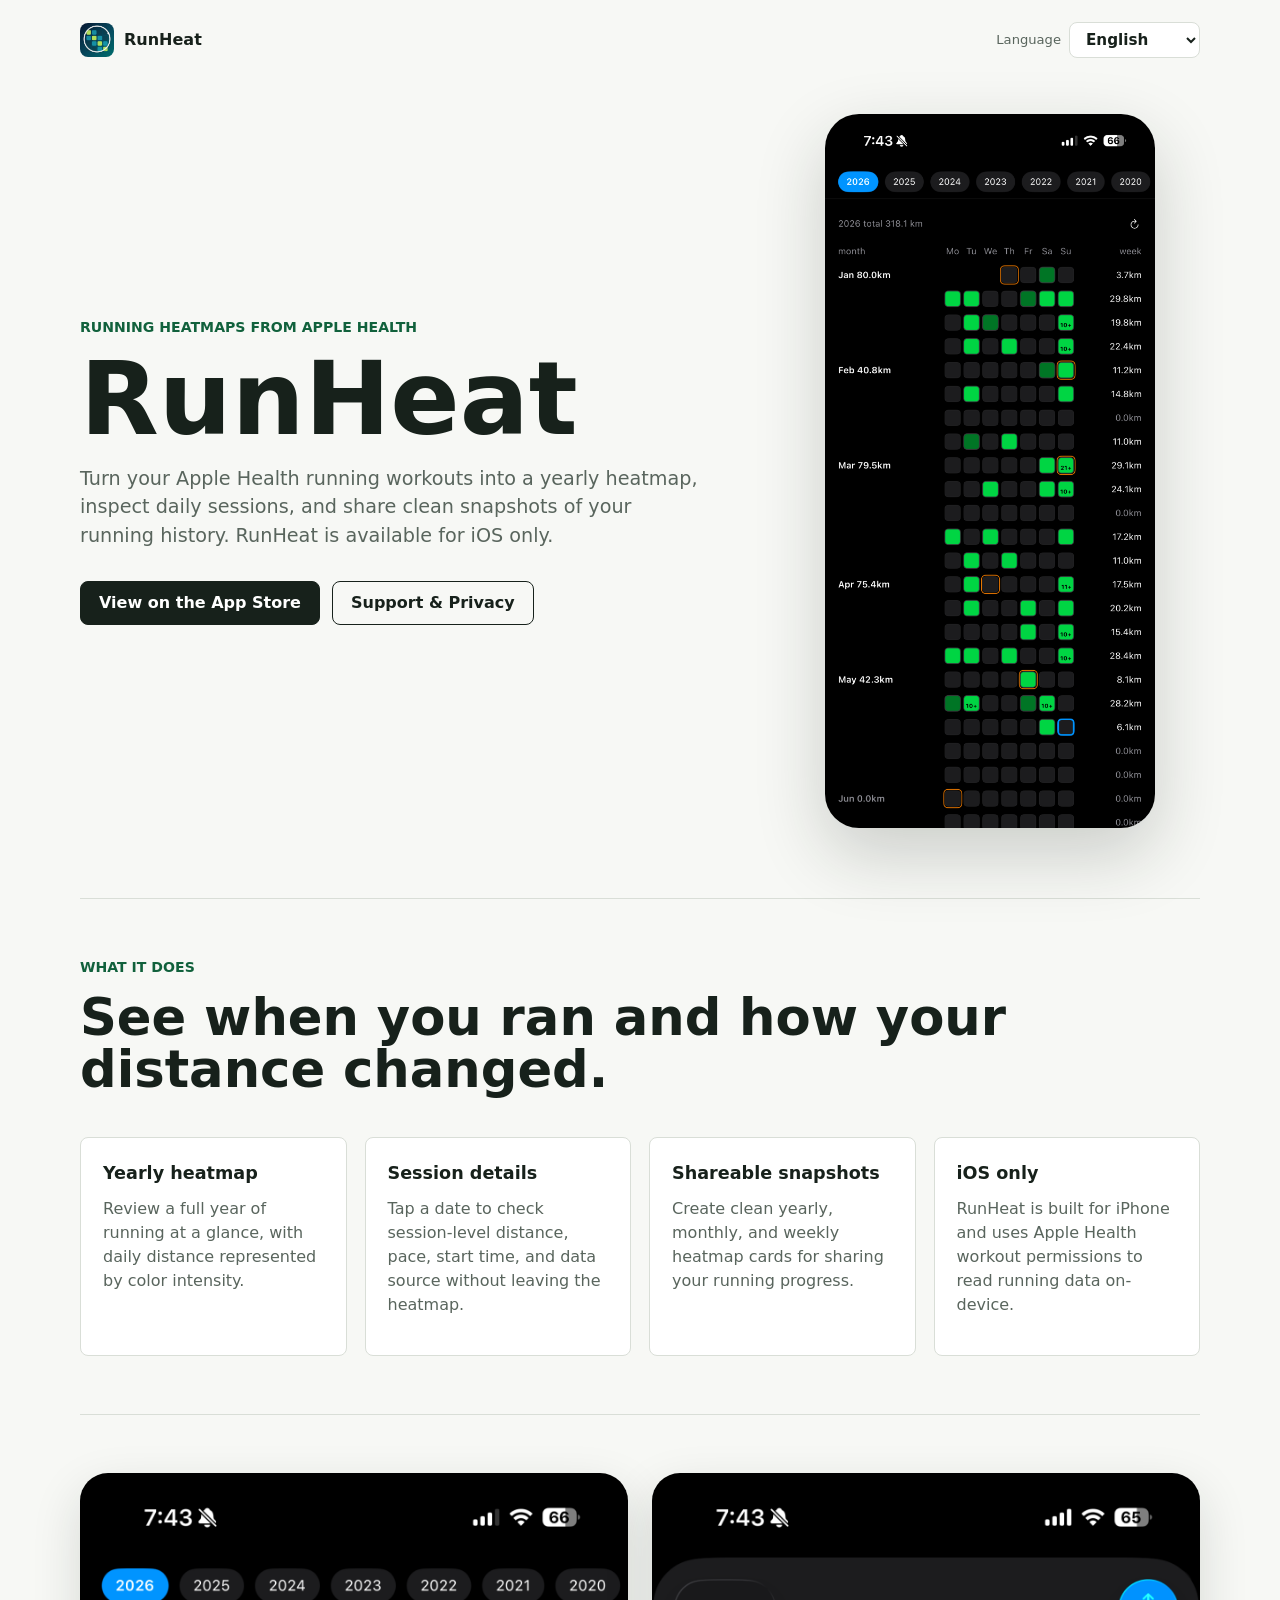
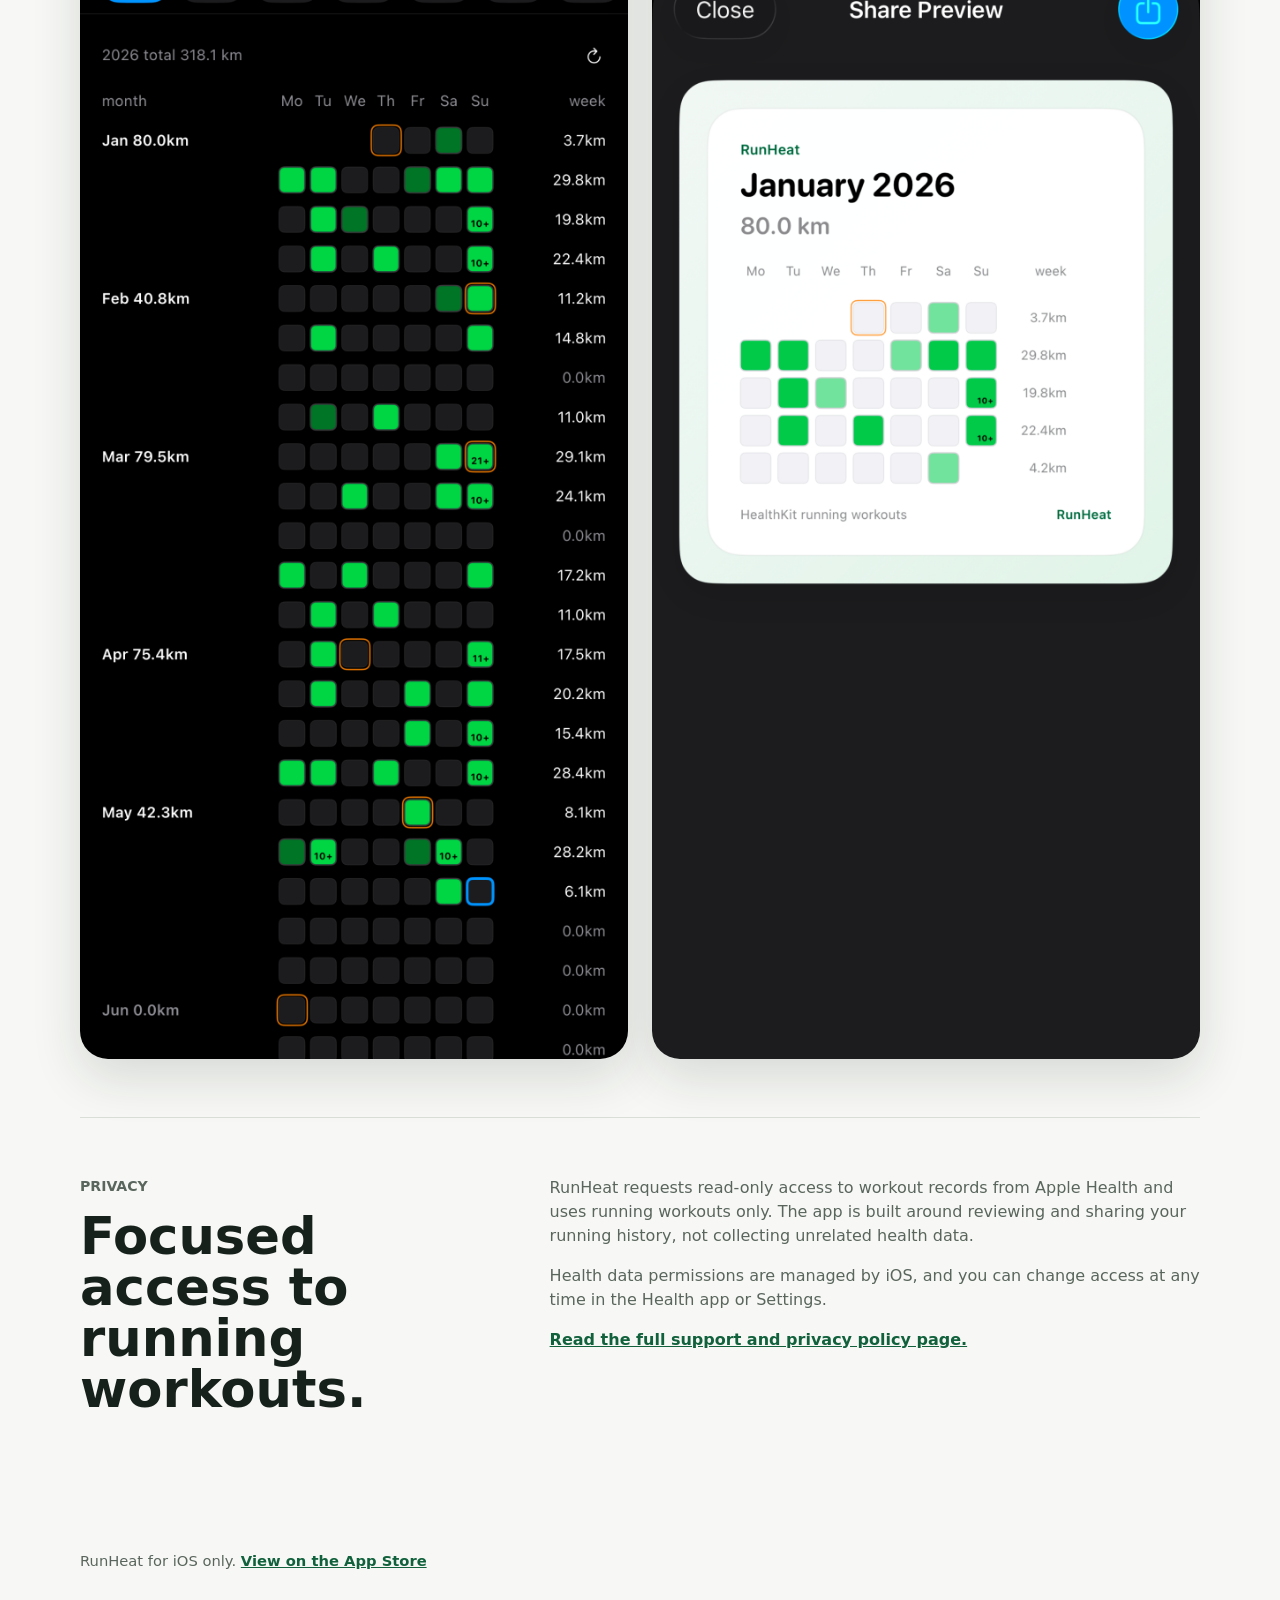
==== en/index.html @ 72859862 "Pages 언어별 경로와 내비게이션 정리" ====
<!doctype html>
<html lang="en">
  <head>
    <meta charset="utf-8">
    <meta name="viewport" content="width=device-width, initial-scale=1">
    <meta name="description" content="RunHeat visualizes Apple Health running workouts as yearly, monthly, and weekly heatmaps.">
    <title>RunHeat</title>
    <link rel="stylesheet" href="../styles.css">
  </head>
  <body>
    <header class="site-header">
      <div class="brand">
        <img src="../assets/app-icon.png" alt="">
        <span>RunHeat</span>
      </div>
      <nav class="nav" aria-label="Language">
        <label class="language-select">
          <span>Language</span>
          <select onchange="if (this.value) window.location.href = this.value">
            <option value="../en/" selected>English</option>
            <option value="../ko/">한국어</option>
          </select>
        </label>
      </nav>
    </header>

    <main>
      <section class="hero">
        <div class="hero-copy">
          <p class="eyebrow">Running heatmaps from Apple Health</p>
          <h1>RunHeat</h1>
          <p class="lead">
            Turn your Apple Health running workouts into a yearly heatmap, inspect daily sessions, and share clean snapshots of your running history. RunHeat is available for iOS only.
          </p>
          <div class="actions">
            <a class="button primary" href="https://apps.apple.com/us/app/runheat/id6759232122?uo=4">View on the App Store</a>
            <a class="button secondary" href="support.html">Support & Privacy</a>
          </div>
        </div>
        <div class="phone-stage" aria-label="RunHeat app preview">
          <img class="phone-shot" src="../assets/screenshot-heatmap.png" alt="RunHeat yearly running heatmap screen">
        </div>
      </section>

      <section id="features" class="section">
        <p class="eyebrow">What it does</p>
        <h2>See when you ran and how your distance changed.</h2>
        <div class="feature-grid">
          <article class="feature">
            <h3>Yearly heatmap</h3>
            <p>Review a full year of running at a glance, with daily distance represented by color intensity.</p>
          </article>
          <article class="feature">
            <h3>Session details</h3>
            <p>Tap a date to check session-level distance, pace, start time, and data source without leaving the heatmap.</p>
          </article>
          <article class="feature">
            <h3>Shareable snapshots</h3>
            <p>Create clean yearly, monthly, and weekly heatmap cards for sharing your running progress.</p>
          </article>
          <article class="feature">
            <h3>iOS only</h3>
            <p>RunHeat is built for iPhone and uses Apple Health workout permissions to read running data on-device.</p>
          </article>
        </div>
      </section>

      <section id="screens" class="section gallery" aria-label="RunHeat screenshots">
        <img src="../assets/screenshot-heatmap.png" alt="RunHeat heatmap view">
        <img src="../assets/screenshot-share.png" alt="RunHeat sharing preview">
      </section>

      <section id="privacy" class="section privacy">
        <div>
          <p class="eyebrow">Privacy</p>
          <h2>Focused access to running workouts.</h2>
        </div>
        <div>
          <p>
            RunHeat requests read-only access to workout records from Apple Health and uses running workouts only. The app is built around reviewing and sharing your running history, not collecting unrelated health data.
          </p>
          <p>
            Health data permissions are managed by iOS, and you can change access at any time in the Health app or Settings.
          </p>
          <p>
            <a class="text-link" href="support.html">Read the full support and privacy policy page.</a>
          </p>
        </div>
      </section>
    </main>

    <footer class="site-footer">
      <span>RunHeat for iOS only. <a class="text-link" href="https://apps.apple.com/us/app/runheat/id6759232122?uo=4">View on the App Store</a></span>
    </footer>
  </body>
</html>
---- styles.css ----
:root {
  color-scheme: light;
  --bg: #f7f8f5;
  --ink: #17211b;
  --muted: #59655d;
  --line: #d9ded7;
  --green: #1f8f4f;
  --green-dark: #11613c;
  --panel: #ffffff;
  --accent: #ff7a45;
}

* {
  box-sizing: border-box;
}

body {
  margin: 0;
  background: var(--bg);
  color: var(--ink);
  font-family: Inter, ui-sans-serif, system-ui, -apple-system, BlinkMacSystemFont, "Segoe UI", sans-serif;
  line-height: 1.5;
}

a {
  color: inherit;
}

.text-link {
  color: var(--green-dark);
  font-weight: 700;
}

.site-header,
.hero,
.section,
.site-footer {
  width: min(1120px, calc(100% - 40px));
  margin: 0 auto;
}

.site-header {
  display: flex;
  align-items: center;
  justify-content: space-between;
  padding: 22px 0;
}

.brand {
  display: inline-flex;
  align-items: center;
  gap: 10px;
  font-weight: 700;
}

.brand img {
  width: 34px;
  height: 34px;
  border-radius: 8px;
}

.nav {
  display: flex;
  align-items: center;
  gap: 18px;
  color: var(--muted);
  font-size: 0.95rem;
}

.nav a {
  text-decoration: none;
}

.language-select {
  display: inline-flex;
  align-items: center;
  gap: 8px;
}

.language-select span {
  font-size: 0.82rem;
  color: var(--muted);
}

.language-select select {
  min-height: 36px;
  padding: 0 34px 0 12px;
  border: 1px solid var(--line);
  border-radius: 8px;
  background: var(--panel);
  color: var(--ink);
  font: inherit;
  font-weight: 700;
}

.hero {
  display: grid;
  grid-template-columns: minmax(0, 1fr) minmax(280px, 420px);
  gap: 56px;
  align-items: center;
  padding: 34px 0 70px;
}

.hero-copy {
  max-width: 690px;
}

.eyebrow {
  color: var(--green-dark);
  font-size: 0.88rem;
  font-weight: 700;
  letter-spacing: 0;
  text-transform: uppercase;
}

h1,
h2,
h3,
p {
  margin-top: 0;
}

h1 {
  margin-bottom: 18px;
  font-size: clamp(3rem, 8vw, 6.4rem);
  line-height: 0.92;
  letter-spacing: 0;
}

.lead {
  max-width: 620px;
  color: var(--muted);
  font-size: 1.2rem;
}

.actions {
  display: flex;
  flex-wrap: wrap;
  gap: 12px;
  margin-top: 30px;
}

.button {
  display: inline-flex;
  align-items: center;
  justify-content: center;
  min-height: 44px;
  padding: 0 18px;
  border: 1px solid var(--ink);
  border-radius: 8px;
  text-decoration: none;
  font-weight: 700;
}

.button.primary {
  background: var(--ink);
  color: white;
}

.button.secondary {
  background: transparent;
}

.phone-stage {
  display: flex;
  justify-content: center;
}

.phone-shot {
  width: min(100%, 330px);
  border-radius: 34px;
  box-shadow: 0 26px 70px rgb(23 33 27 / 20%);
}

.section {
  padding: 58px 0;
  border-top: 1px solid var(--line);
}

.section h2 {
  font-size: clamp(2rem, 4vw, 3.4rem);
  line-height: 1;
  letter-spacing: 0;
}

.feature-grid {
  display: grid;
  grid-template-columns: repeat(4, minmax(0, 1fr));
  gap: 18px;
  margin-top: 26px;
}

.feature {
  min-height: 190px;
  padding: 22px;
  background: var(--panel);
  border: 1px solid var(--line);
  border-radius: 8px;
}

.feature h3 {
  margin-bottom: 10px;
  font-size: 1.1rem;
}

.feature p,
.privacy p,
.site-footer {
  color: var(--muted);
}

.gallery {
  display: grid;
  grid-template-columns: repeat(2, minmax(0, 1fr));
  gap: 24px;
  align-items: start;
}

.gallery img {
  width: 100%;
  border-radius: 28px;
  box-shadow: 0 18px 50px rgb(23 33 27 / 14%);
}

.privacy {
  display: grid;
  grid-template-columns: minmax(0, 0.8fr) minmax(0, 1.2fr);
  gap: 36px;
  align-items: start;
}

.site-footer {
  padding: 34px 0 46px;
  font-size: 0.92rem;
}

.policy-page {
  width: min(860px, calc(100% - 40px));
  margin: 0 auto;
}

.policy-section {
  width: 100%;
  margin: 0;
}

.policy-section h1 {
  margin-bottom: 34px;
  font-size: clamp(2.4rem, 5vw, 4.6rem);
  line-height: 1;
}

.policy-section h2 {
  margin-top: 34px;
  margin-bottom: 10px;
  font-size: 1.35rem;
  line-height: 1.2;
}

.policy-section p {
  color: var(--muted);
}

.policy-section .updated {
  margin-top: 34px;
  padding-top: 22px;
  border-top: 1px solid var(--line);
  color: var(--ink);
  font-weight: 700;
}

@media (max-width: 820px) {
  .site-header,
  .hero,
  .section,
  .site-footer,
  .policy-page {
    width: min(100% - 28px, 640px);
  }

  .hero,
  .feature-grid,
  .gallery,
  .privacy {
    grid-template-columns: 1fr;
  }

  .hero {
    gap: 34px;
    padding-top: 18px;
  }

  .phone-stage {
    justify-content: flex-start;
  }

  .phone-shot {
    width: min(100%, 290px);
  }
}
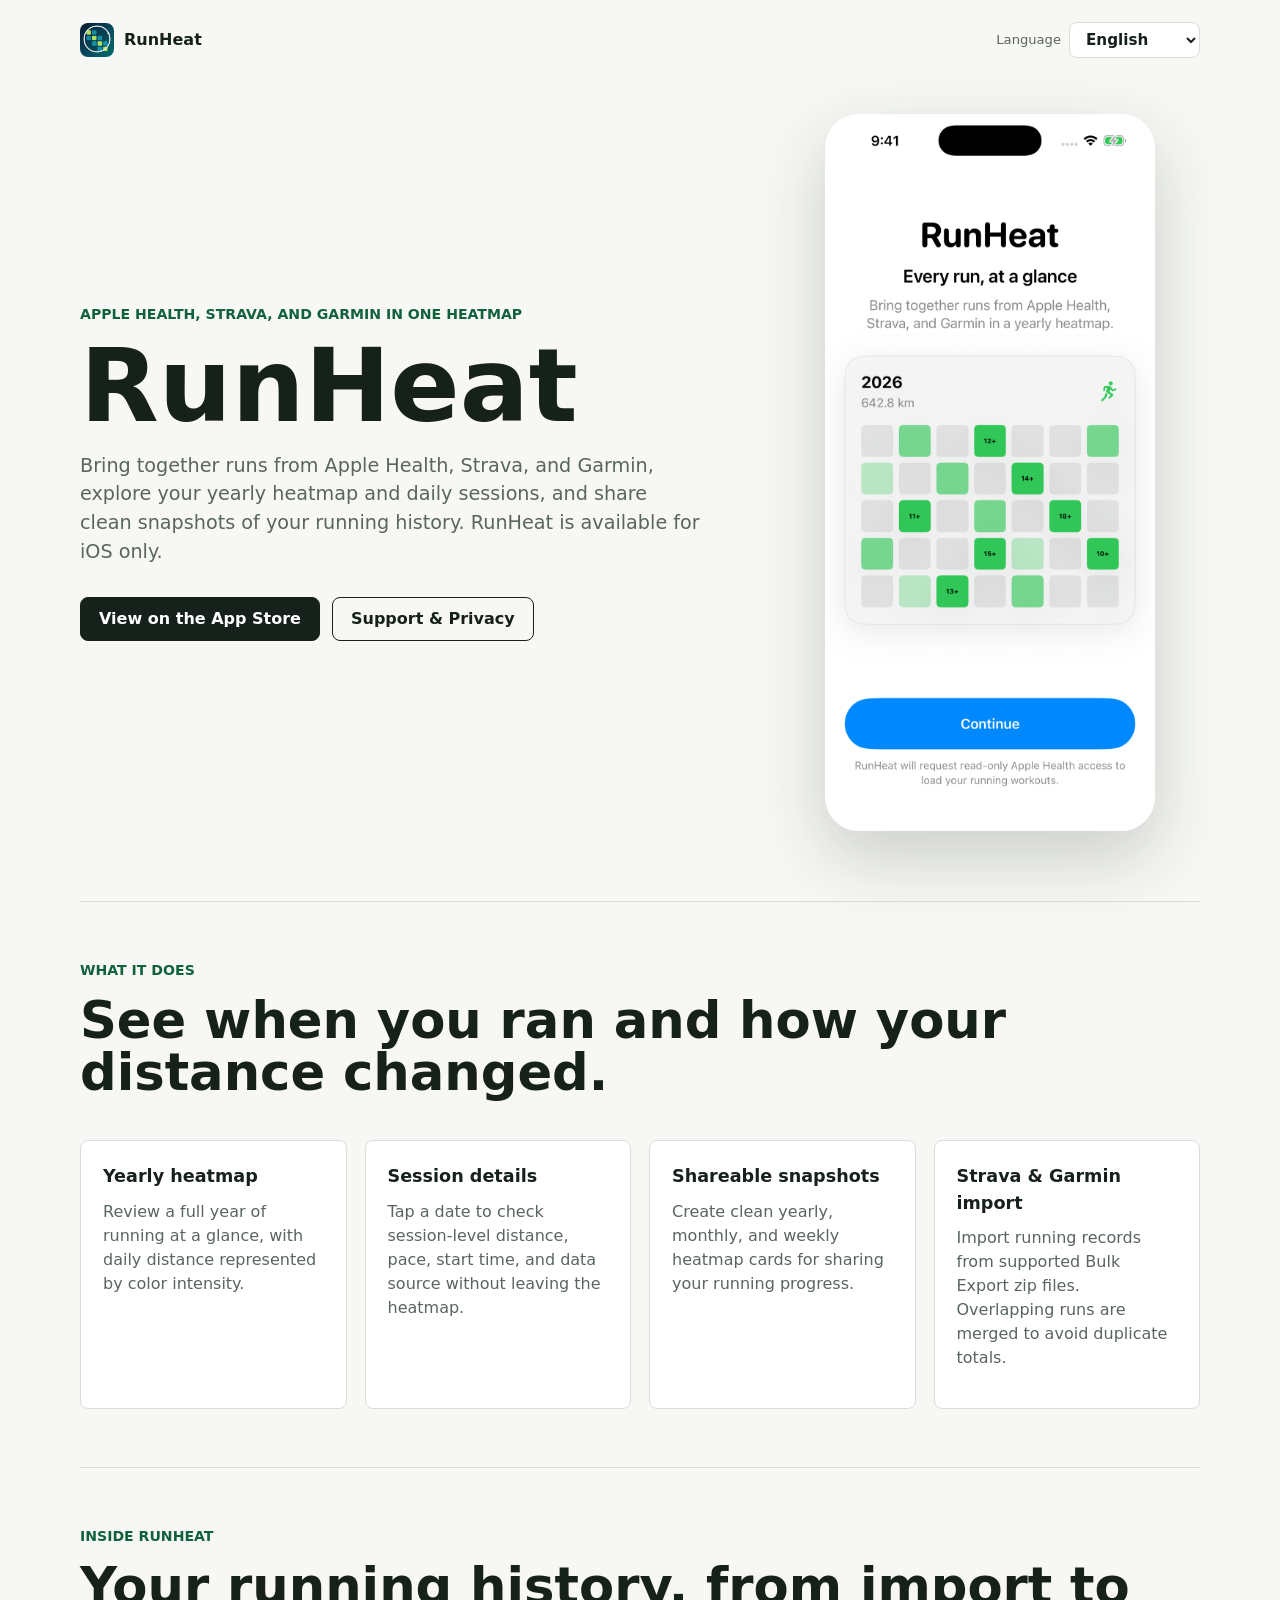
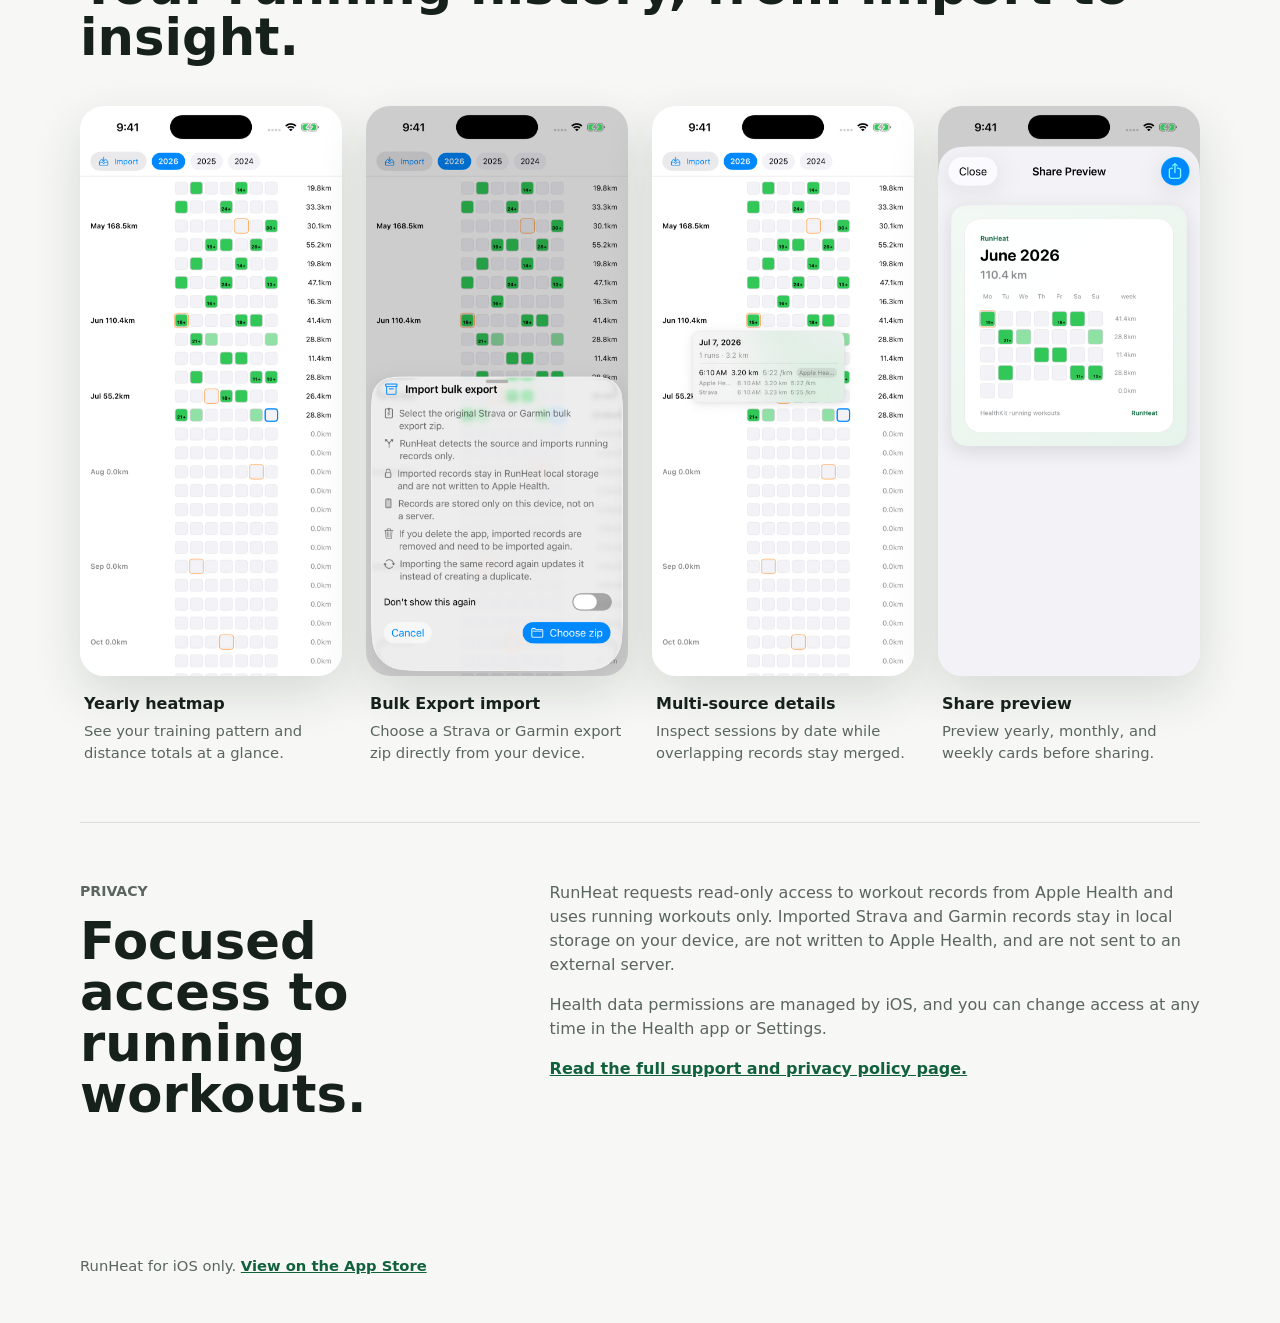
==== commit f9c30507: "공개 페이지에 1.4 스크린샷 반영" ====
--- a/en/index.html
+++ b/en/index.html
@@ -3,7 +3,7 @@
   <head>
     <meta charset="utf-8">
     <meta name="viewport" content="width=device-width, initial-scale=1">
-    <meta name="description" content="RunHeat visualizes Apple Health running workouts as yearly, monthly, and weekly heatmaps.">
+    <meta name="description" content="RunHeat brings together running records from Apple Health, Strava, and Garmin in yearly, monthly, and weekly heatmaps.">
     <title>RunHeat</title>
     <link rel="stylesheet" href="../styles.css">
   </head>
@@ -27,10 +27,10 @@
     <main>
       <section class="hero">
         <div class="hero-copy">
-          <p class="eyebrow">Running heatmaps from Apple Health</p>
+          <p class="eyebrow">Apple Health, Strava, and Garmin in one heatmap</p>
           <h1>RunHeat</h1>
           <p class="lead">
-            Turn your Apple Health running workouts into a yearly heatmap, inspect daily sessions, and share clean snapshots of your running history. RunHeat is available for iOS only.
+            Bring together runs from Apple Health, Strava, and Garmin, explore your yearly heatmap and daily sessions, and share clean snapshots of your running history. RunHeat is available for iOS only.
           </p>
           <div class="actions">
             <a class="button primary" href="https://apps.apple.com/us/app/runheat/id6759232122?uo=4">View on the App Store</a>
@@ -38,7 +38,7 @@
           </div>
         </div>
         <div class="phone-stage" aria-label="RunHeat app preview">
-          <img class="phone-shot" src="../assets/screenshot-heatmap.png" alt="RunHeat yearly running heatmap screen">
+          <img class="phone-shot" src="../assets/screenshots/en/00-welcome-promo.png" alt="RunHeat welcome screen showing a yearly running heatmap">
         </div>
       </section>
 
@@ -59,15 +59,33 @@
             <p>Create clean yearly, monthly, and weekly heatmap cards for sharing your running progress.</p>
           </article>
           <article class="feature">
-            <h3>iOS only</h3>
-            <p>RunHeat is built for iPhone and uses Apple Health workout permissions to read running data on-device.</p>
+            <h3>Strava & Garmin import</h3>
+            <p>Import running records from supported Bulk Export zip files. Overlapping runs are merged to avoid duplicate totals.</p>
           </article>
         </div>
       </section>
 
-      <section id="screens" class="section gallery" aria-label="RunHeat screenshots">
-        <img src="../assets/screenshot-heatmap.png" alt="RunHeat heatmap view">
-        <img src="../assets/screenshot-share.png" alt="RunHeat sharing preview">
+      <section id="screens" class="section screenshots" aria-labelledby="screens-title">
+        <p class="eyebrow">Inside RunHeat</p>
+        <h2 id="screens-title">Your running history, from import to insight.</h2>
+        <div class="gallery">
+          <figure>
+            <img src="../assets/screenshots/en/01-yearly-heatmap.png" alt="RunHeat yearly heatmap with year tabs and distance totals" loading="lazy">
+            <figcaption><strong>Yearly heatmap</strong><span>See your training pattern and distance totals at a glance.</span></figcaption>
+          </figure>
+          <figure>
+            <img src="../assets/screenshots/en/02-bulk-import.png" alt="RunHeat Bulk Export import guide for Strava and Garmin" loading="lazy">
+            <figcaption><strong>Bulk Export import</strong><span>Choose a Strava or Garmin export zip directly from your device.</span></figcaption>
+          </figure>
+          <figure>
+            <img src="../assets/screenshots/en/03-run-details.png" alt="RunHeat run details showing Apple Health and Strava sources" loading="lazy">
+            <figcaption><strong>Multi-source details</strong><span>Inspect sessions by date while overlapping records stay merged.</span></figcaption>
+          </figure>
+          <figure>
+            <img src="../assets/screenshots/en/04-share-preview.png" alt="RunHeat monthly heatmap share preview" loading="lazy">
+            <figcaption><strong>Share preview</strong><span>Preview yearly, monthly, and weekly cards before sharing.</span></figcaption>
+          </figure>
+        </div>
       </section>
 
       <section id="privacy" class="section privacy">
@@ -77,7 +95,7 @@
         </div>
         <div>
           <p>
-            RunHeat requests read-only access to workout records from Apple Health and uses running workouts only. The app is built around reviewing and sharing your running history, not collecting unrelated health data.
+            RunHeat requests read-only access to workout records from Apple Health and uses running workouts only. Imported Strava and Garmin records stay in local storage on your device, are not written to Apple Health, and are not sent to an external server.
           </p>
           <p>
             Health data permissions are managed by iOS, and you can change access at any time in the Health app or Settings.
--- a/styles.css
+++ b/styles.css
@@ -211,15 +211,35 @@
 
 .gallery {
   display: grid;
-  grid-template-columns: repeat(2, minmax(0, 1fr));
+  grid-template-columns: repeat(4, minmax(0, 1fr));
   gap: 24px;
   align-items: start;
 }
 
+.gallery figure {
+  margin: 0;
+}
+
 .gallery img {
   width: 100%;
-  border-radius: 28px;
+  display: block;
+  border-radius: 24px;
   box-shadow: 0 18px 50px rgb(23 33 27 / 14%);
+}
+
+.gallery figcaption {
+  display: grid;
+  gap: 4px;
+  padding: 16px 4px 0;
+}
+
+.gallery figcaption strong {
+  font-size: 1rem;
+}
+
+.gallery figcaption span {
+  color: var(--muted);
+  font-size: 0.92rem;
 }
 
 .privacy {
@@ -280,9 +300,12 @@
 
   .hero,
   .feature-grid,
-  .gallery,
   .privacy {
     grid-template-columns: 1fr;
+  }
+
+  .gallery {
+    grid-template-columns: repeat(2, minmax(0, 1fr));
   }
 
   .hero {
@@ -298,3 +321,13 @@
     width: min(100%, 290px);
   }
 }
+
+@media (max-width: 520px) {
+  .gallery {
+    grid-template-columns: 1fr;
+  }
+
+  .gallery img {
+    width: min(100%, 360px);
+  }
+}
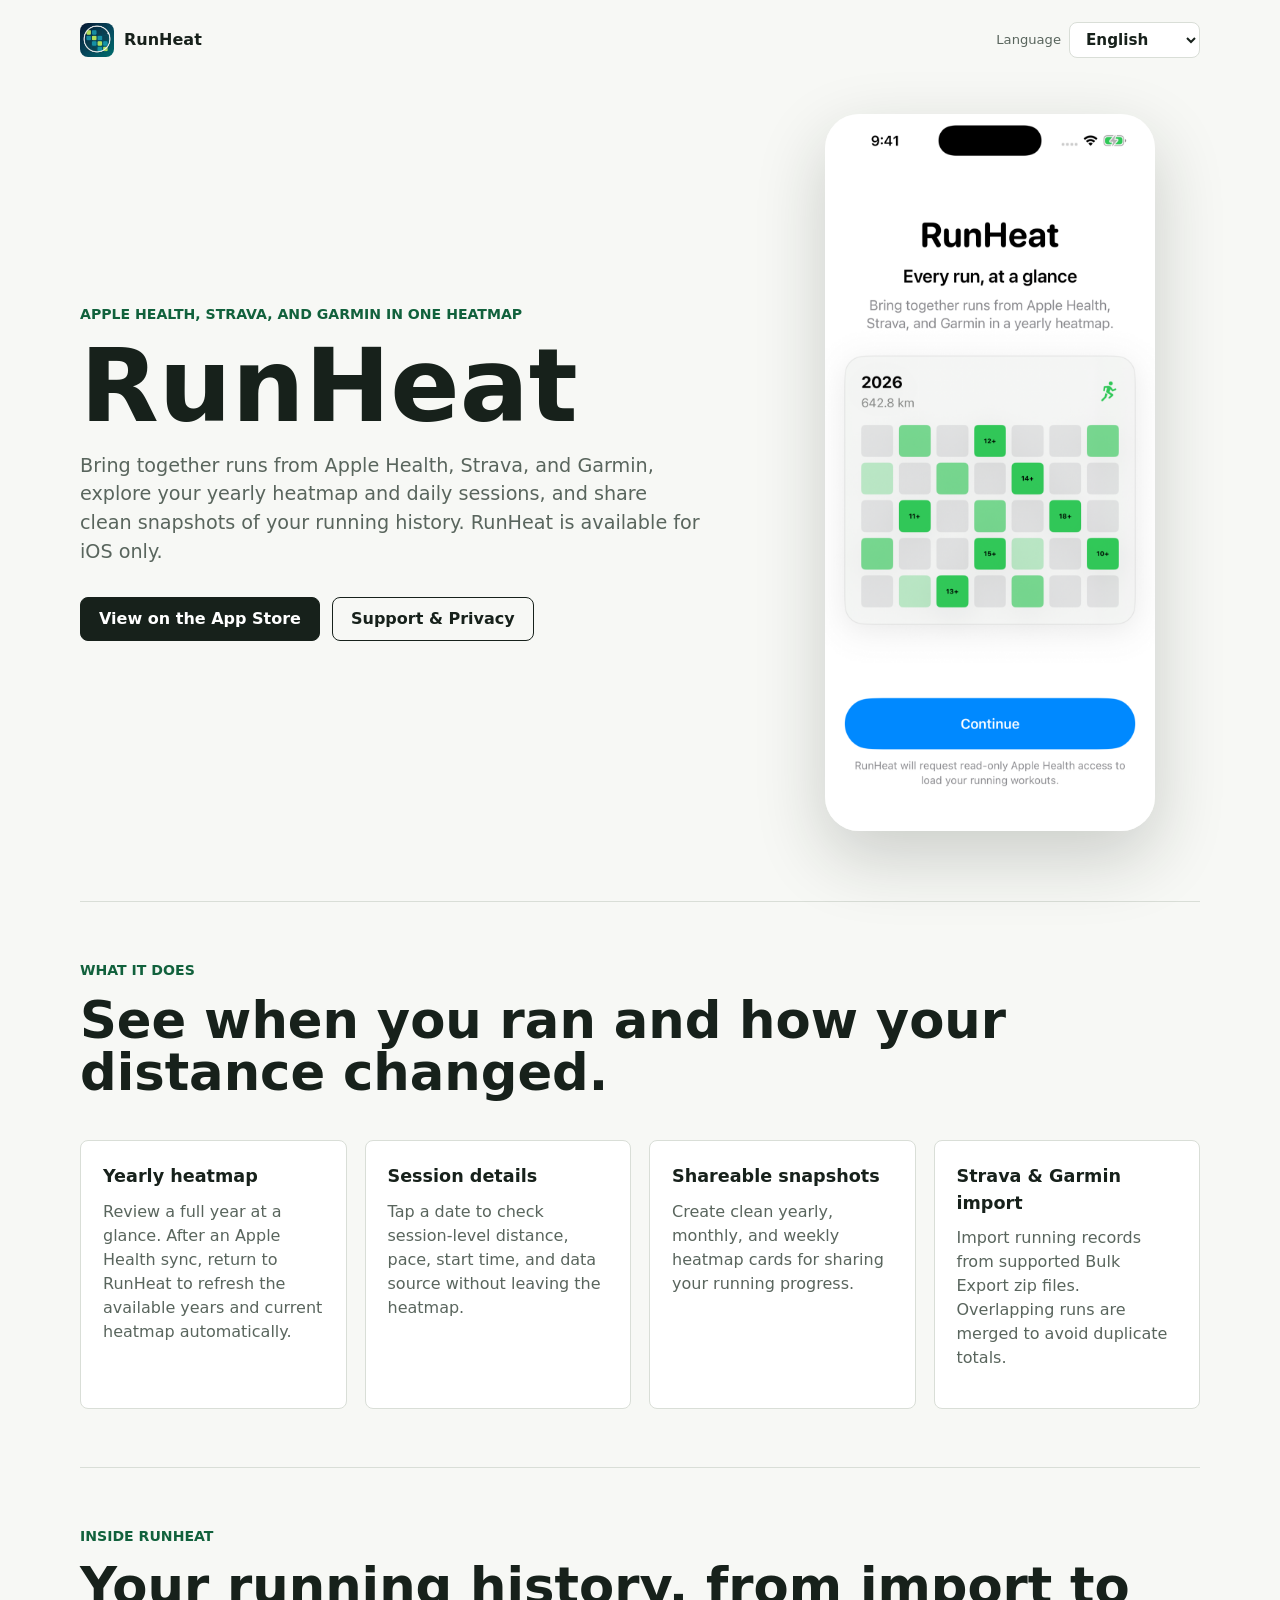
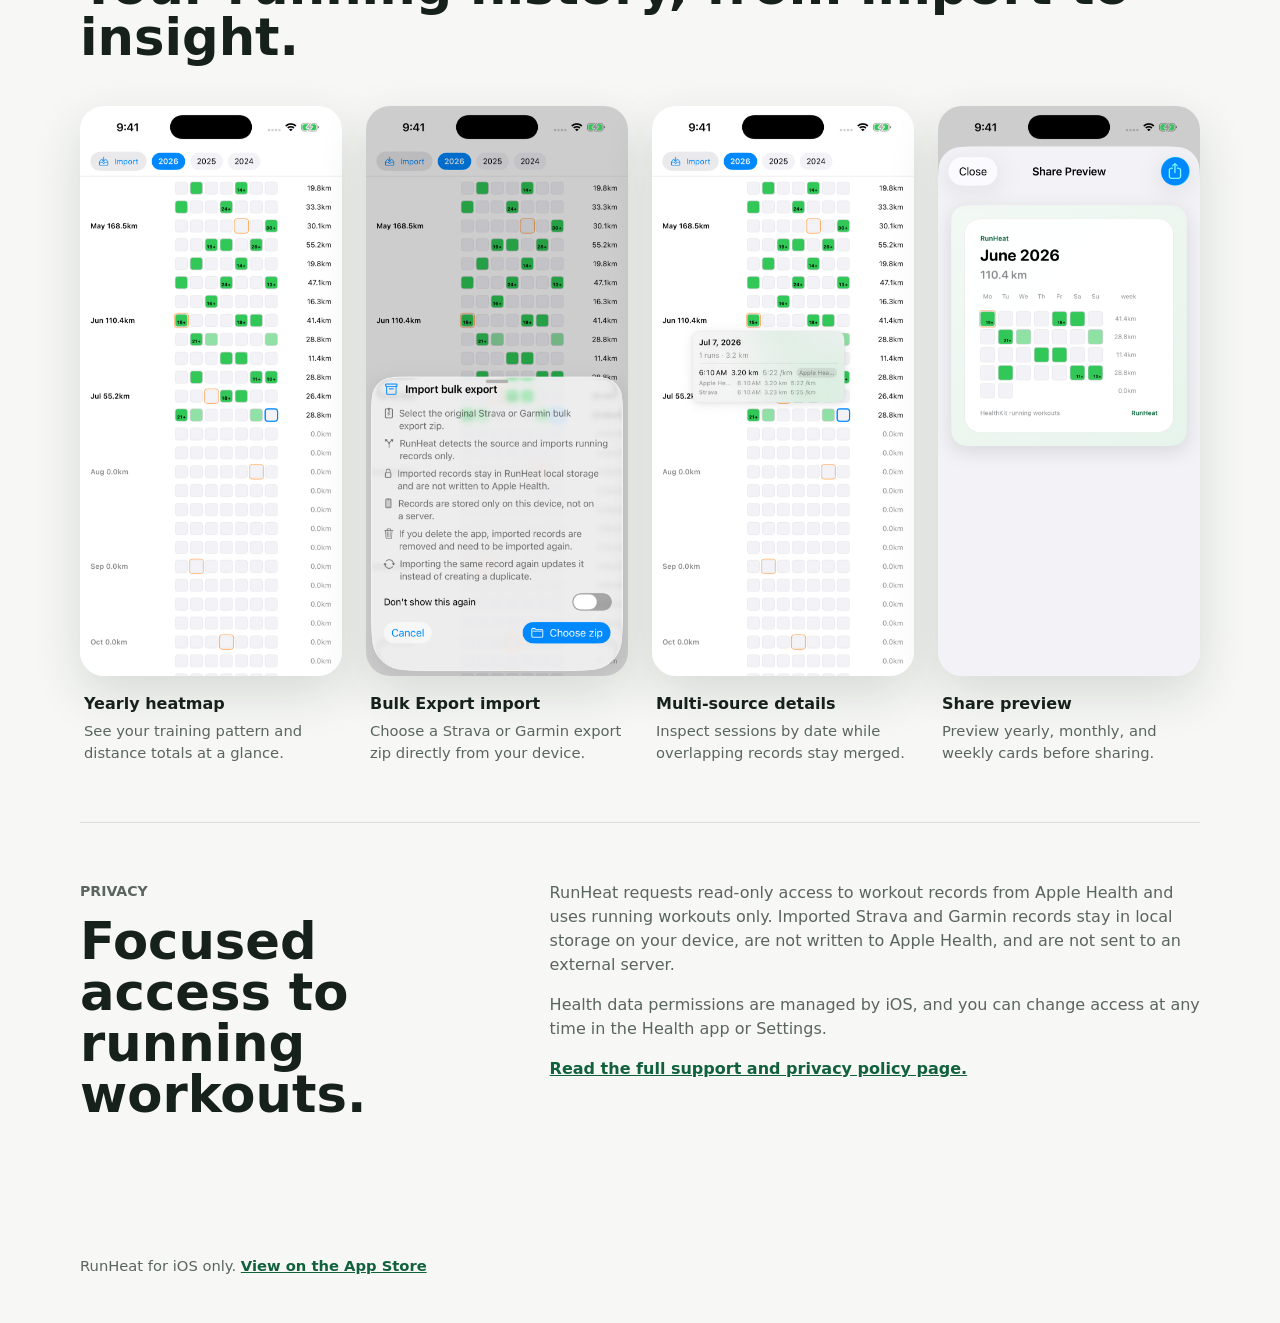
==== commit 7b628057: "1.5 제품 및 개인정보 안내 갱신" ====
--- a/en/index.html
+++ b/en/index.html
@@ -48,7 +48,7 @@
         <div class="feature-grid">
           <article class="feature">
             <h3>Yearly heatmap</h3>
-            <p>Review a full year of running at a glance, with daily distance represented by color intensity.</p>
+            <p>Review a full year at a glance. After an Apple Health sync, return to RunHeat to refresh the available years and current heatmap automatically.</p>
           </article>
           <article class="feature">
             <h3>Session details</h3>
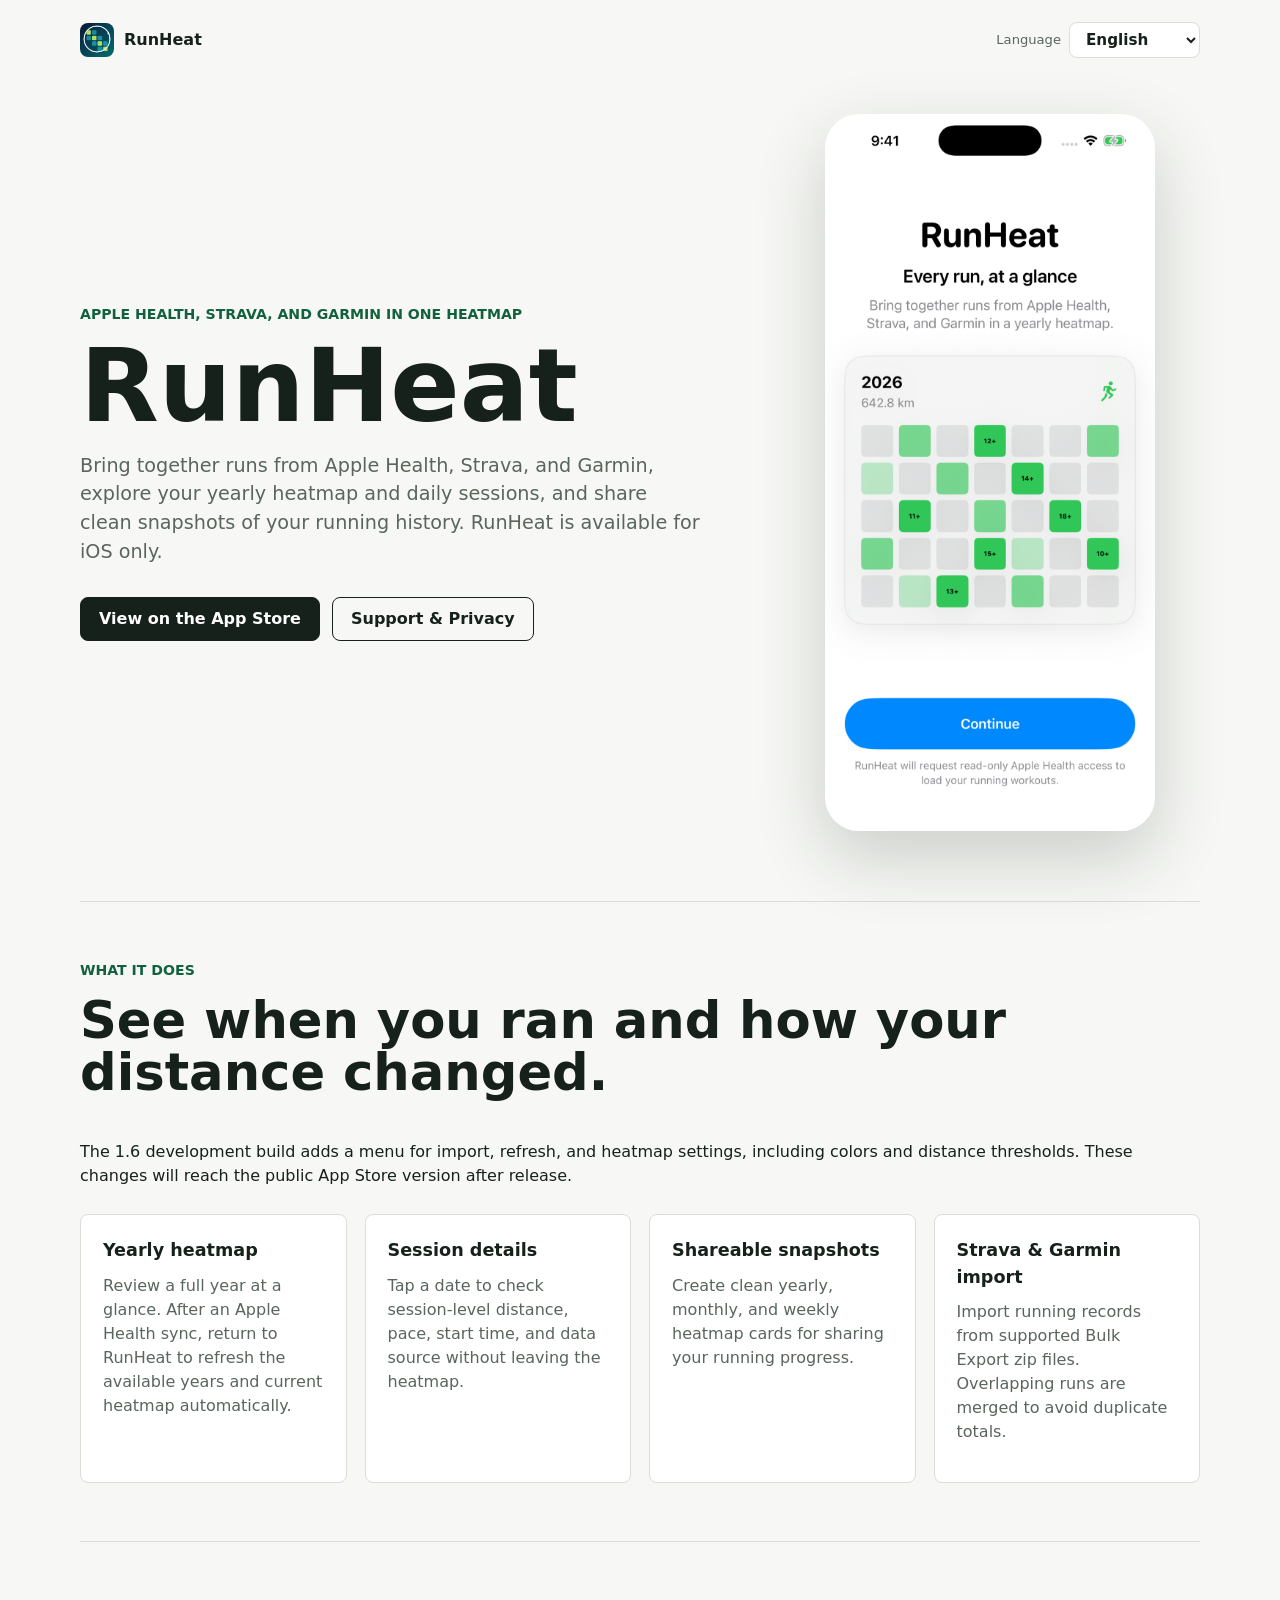
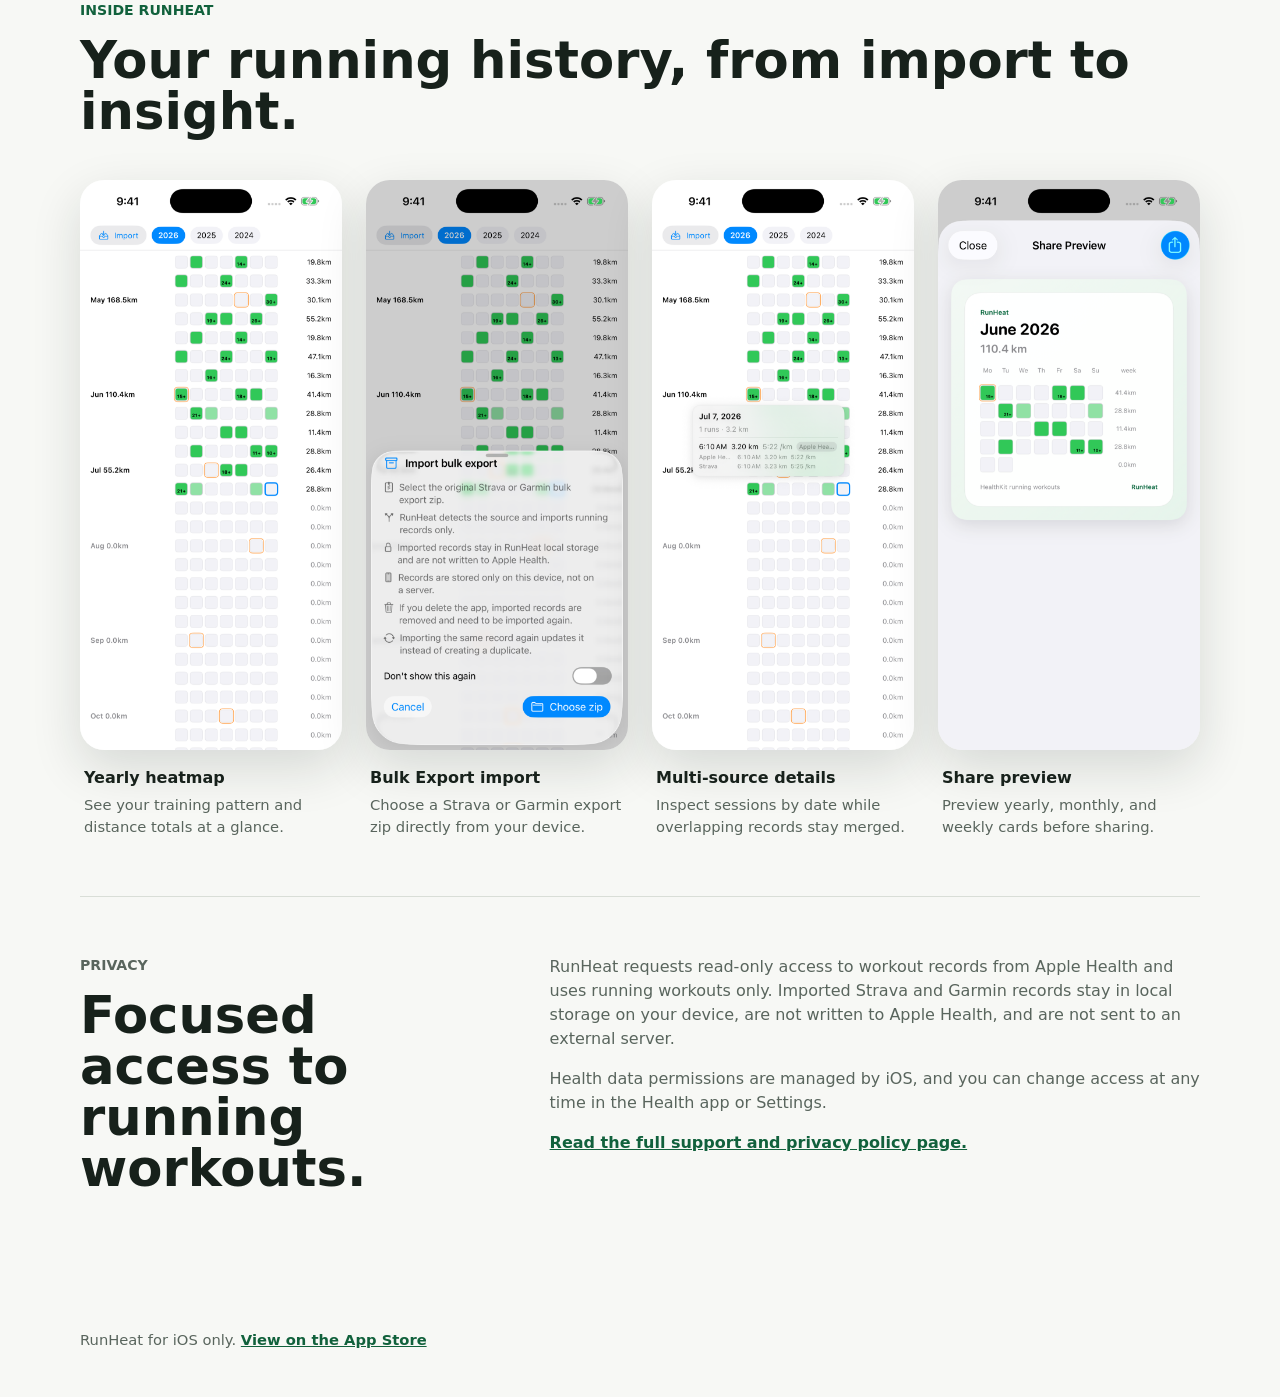
==== commit 8b85250d: "히트맵 메뉴와 색상·거리 기준 설정 추가" ====
--- a/en/index.html
+++ b/en/index.html
@@ -45,6 +45,7 @@
       <section id="features" class="section">
         <p class="eyebrow">What it does</p>
         <h2>See when you ran and how your distance changed.</h2>
+        <p>The 1.6 development build adds a menu for import, refresh, and heatmap settings, including colors and distance thresholds. These changes will reach the public App Store version after release.</p>
         <div class="feature-grid">
           <article class="feature">
             <h3>Yearly heatmap</h3>
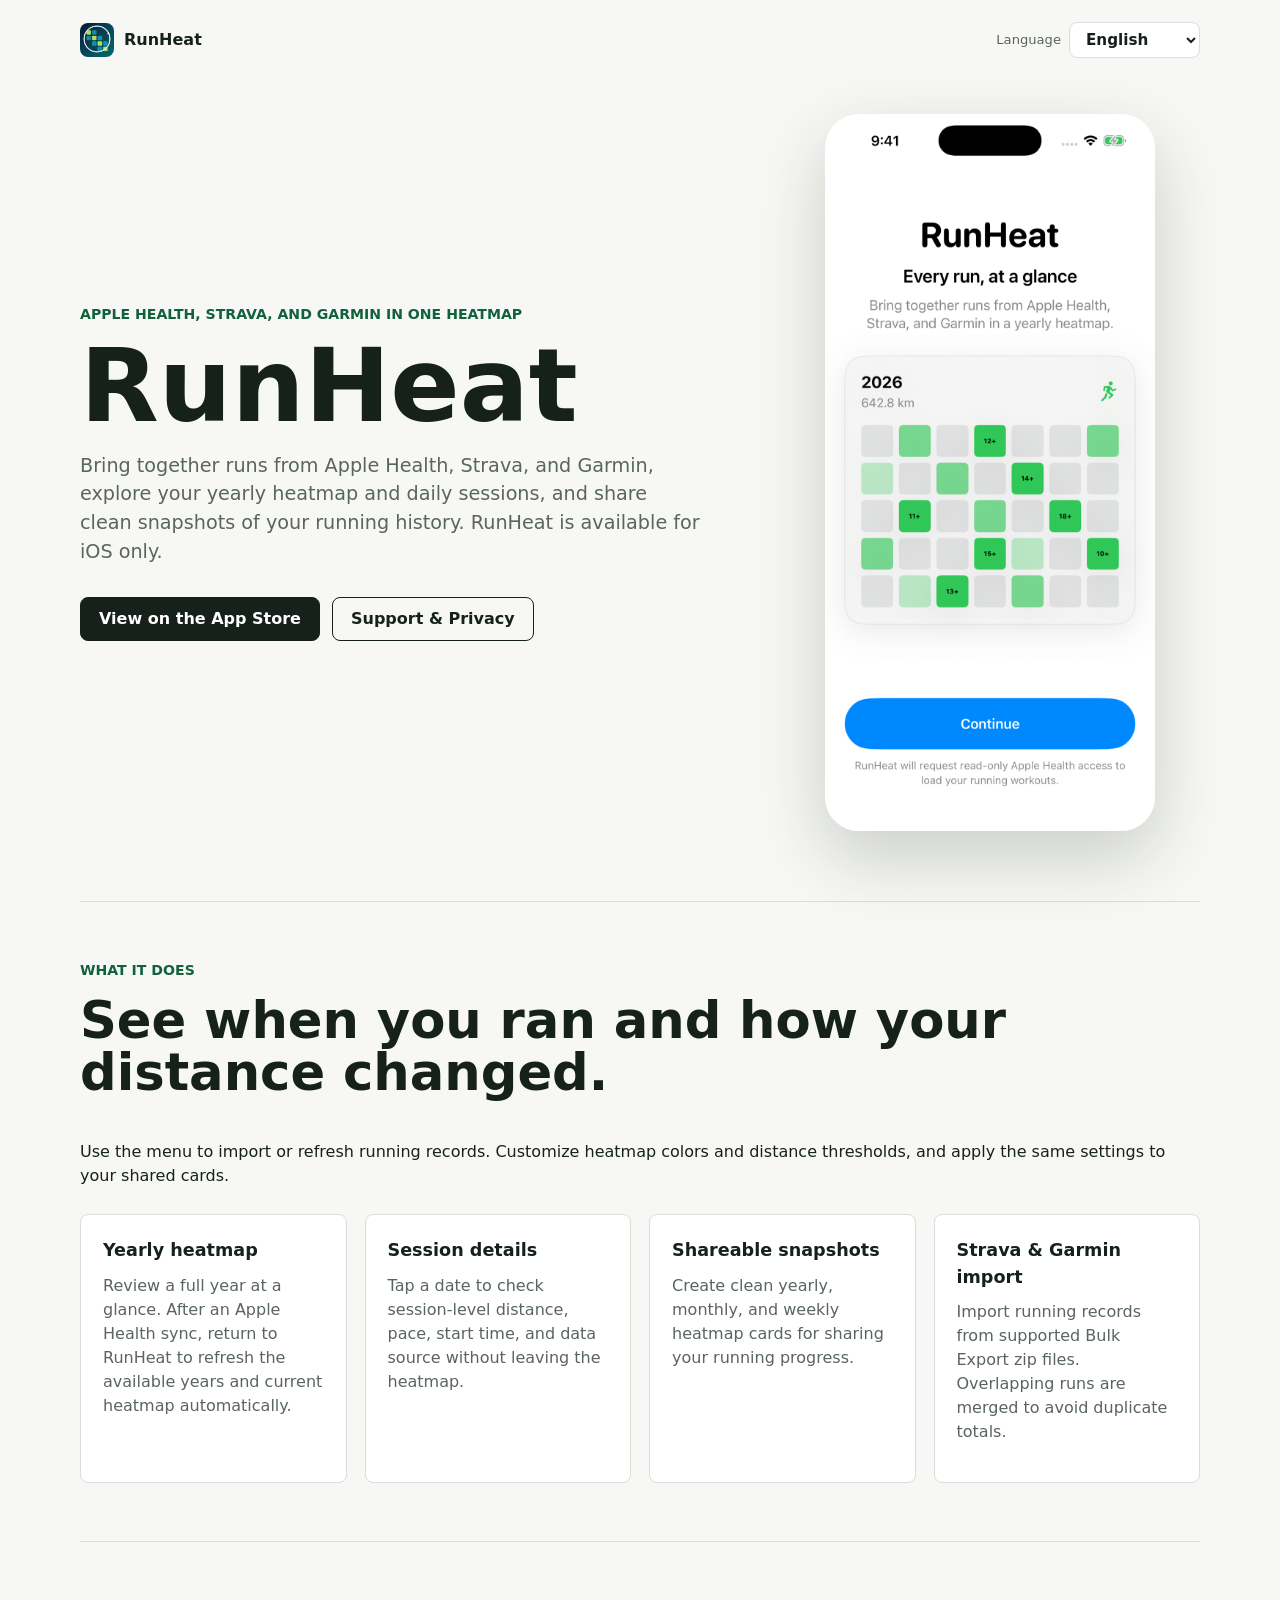
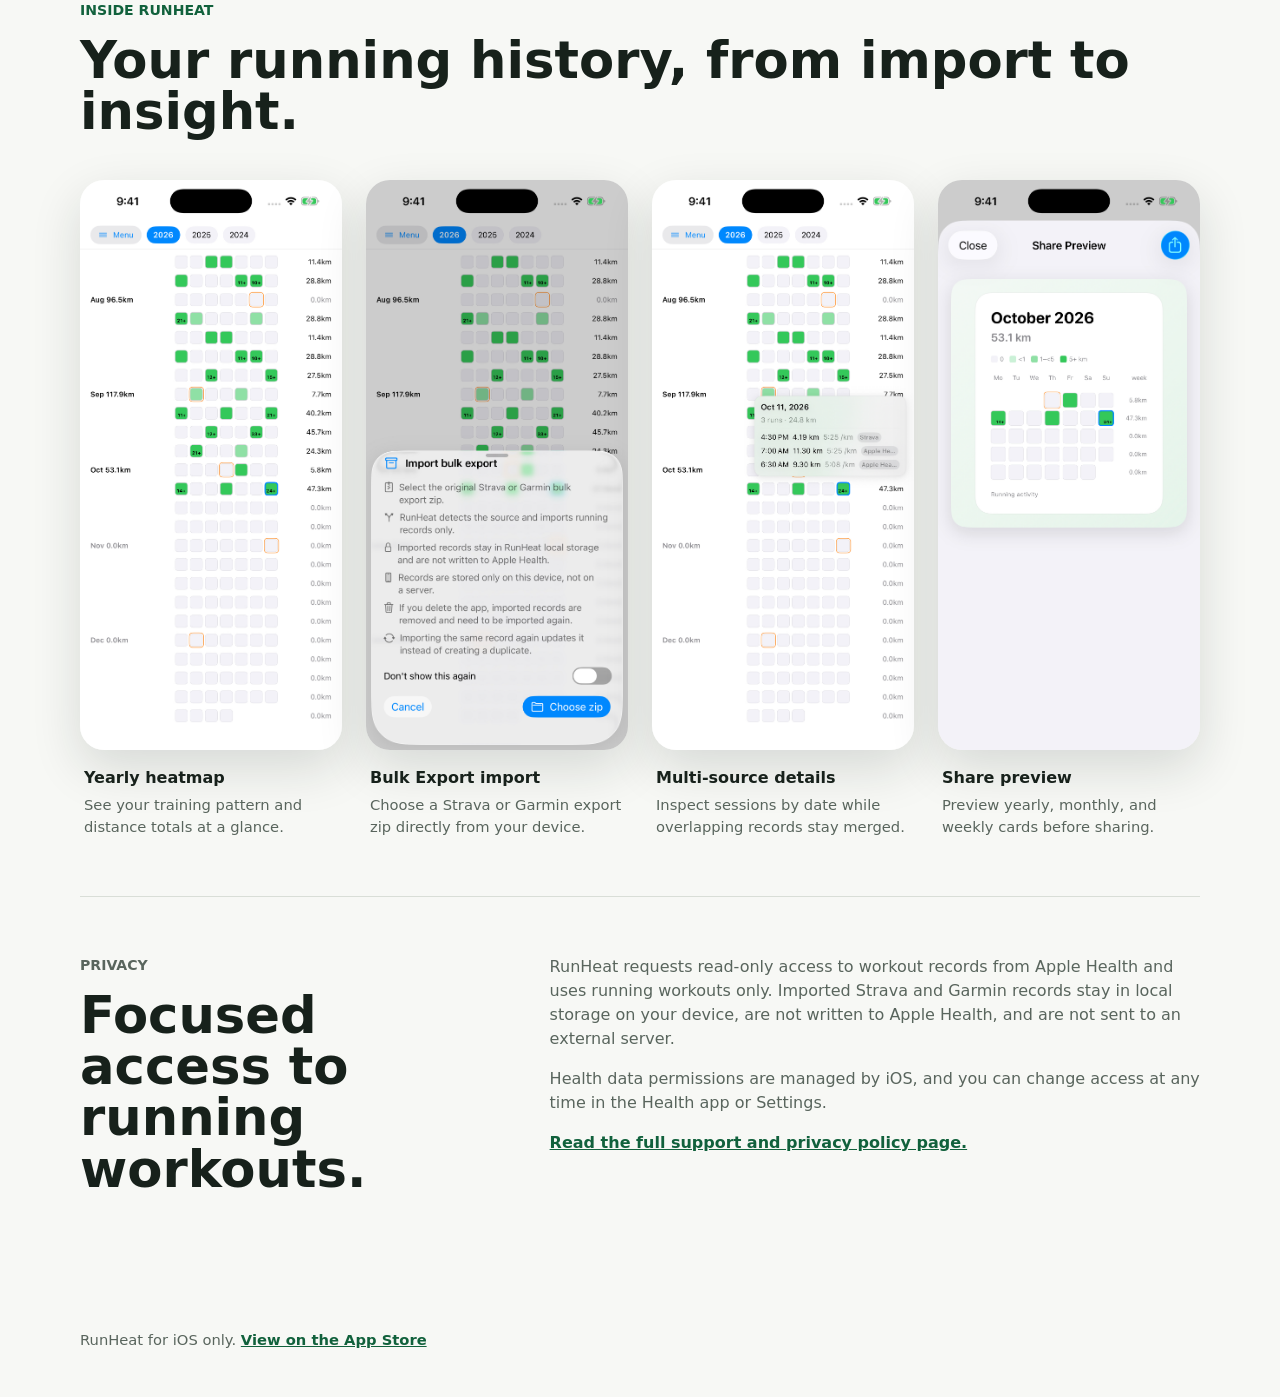
==== commit 94837f93: "1.6 앱스토어 제출 문구와 검증 자료 준비" ====
--- a/en/index.html
+++ b/en/index.html
@@ -45,7 +45,7 @@
       <section id="features" class="section">
         <p class="eyebrow">What it does</p>
         <h2>See when you ran and how your distance changed.</h2>
-        <p>The 1.6 development build adds a menu for import, refresh, and heatmap settings, including colors and distance thresholds. These changes will reach the public App Store version after release.</p>
+        <p>Use the menu to import or refresh running records. Customize heatmap colors and distance thresholds, and apply the same settings to your shared cards.</p>
         <div class="feature-grid">
           <article class="feature">
             <h3>Yearly heatmap</h3>
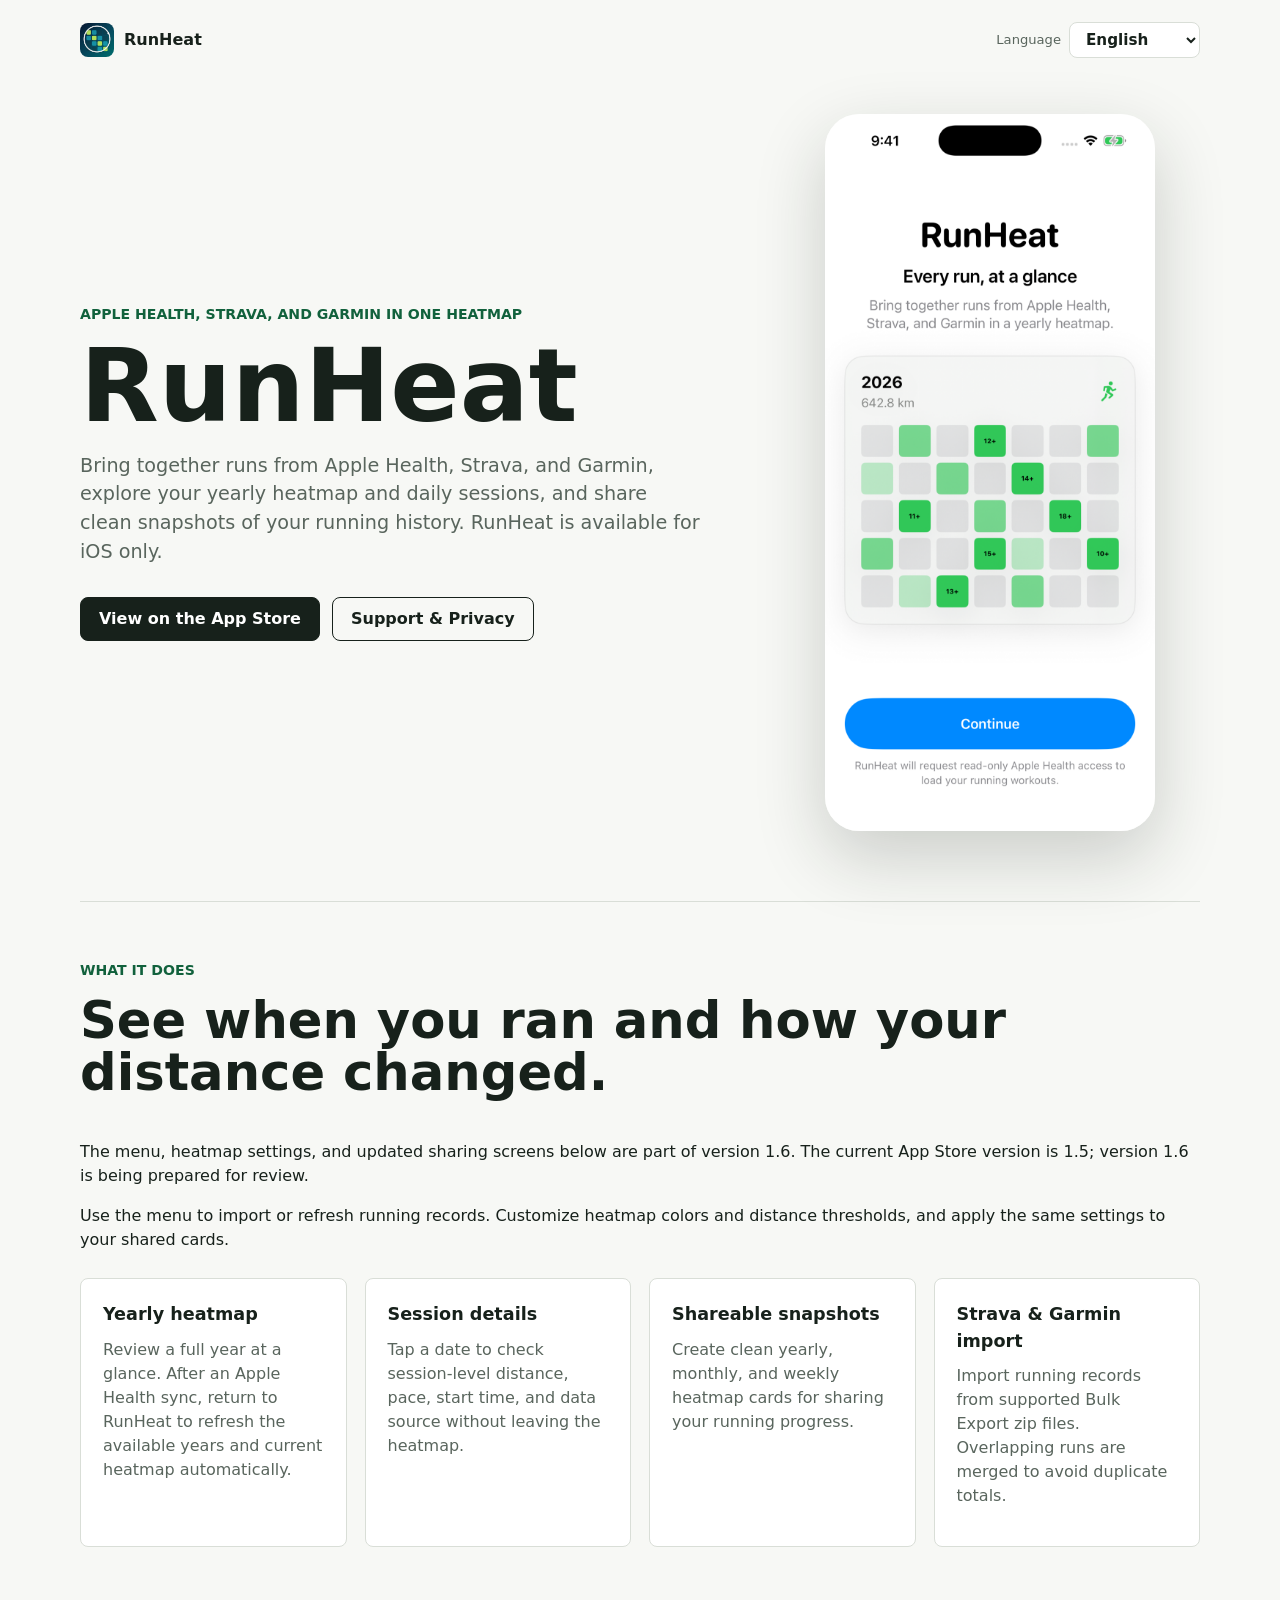
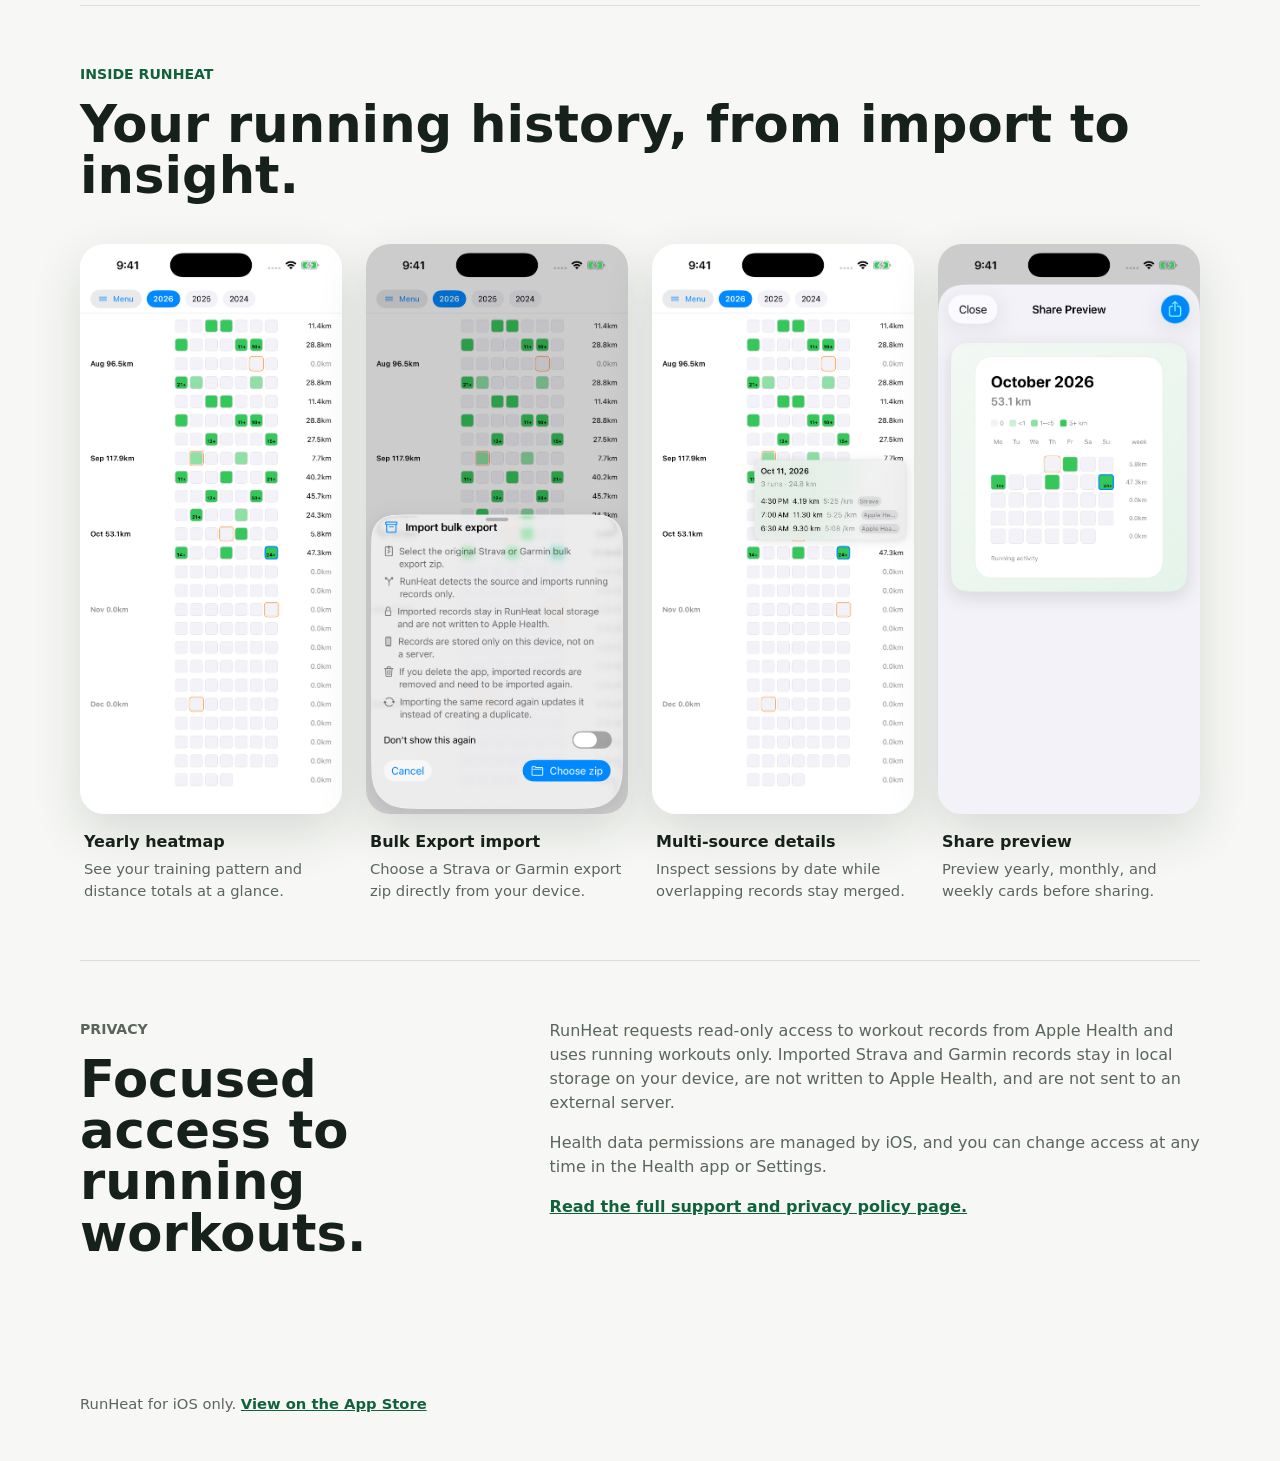
==== commit 66911329: "공개 사이트에 1.6 업데이트와 출시 상태 안내" ====
--- a/en/index.html
+++ b/en/index.html
@@ -45,6 +45,7 @@
       <section id="features" class="section">
         <p class="eyebrow">What it does</p>
         <h2>See when you ran and how your distance changed.</h2>
+        <p>The menu, heatmap settings, and updated sharing screens below are part of version 1.6. The current App Store version is 1.5; version 1.6 is being prepared for review.</p>
         <p>Use the menu to import or refresh running records. Customize heatmap colors and distance thresholds, and apply the same settings to your shared cards.</p>
         <div class="feature-grid">
           <article class="feature">
